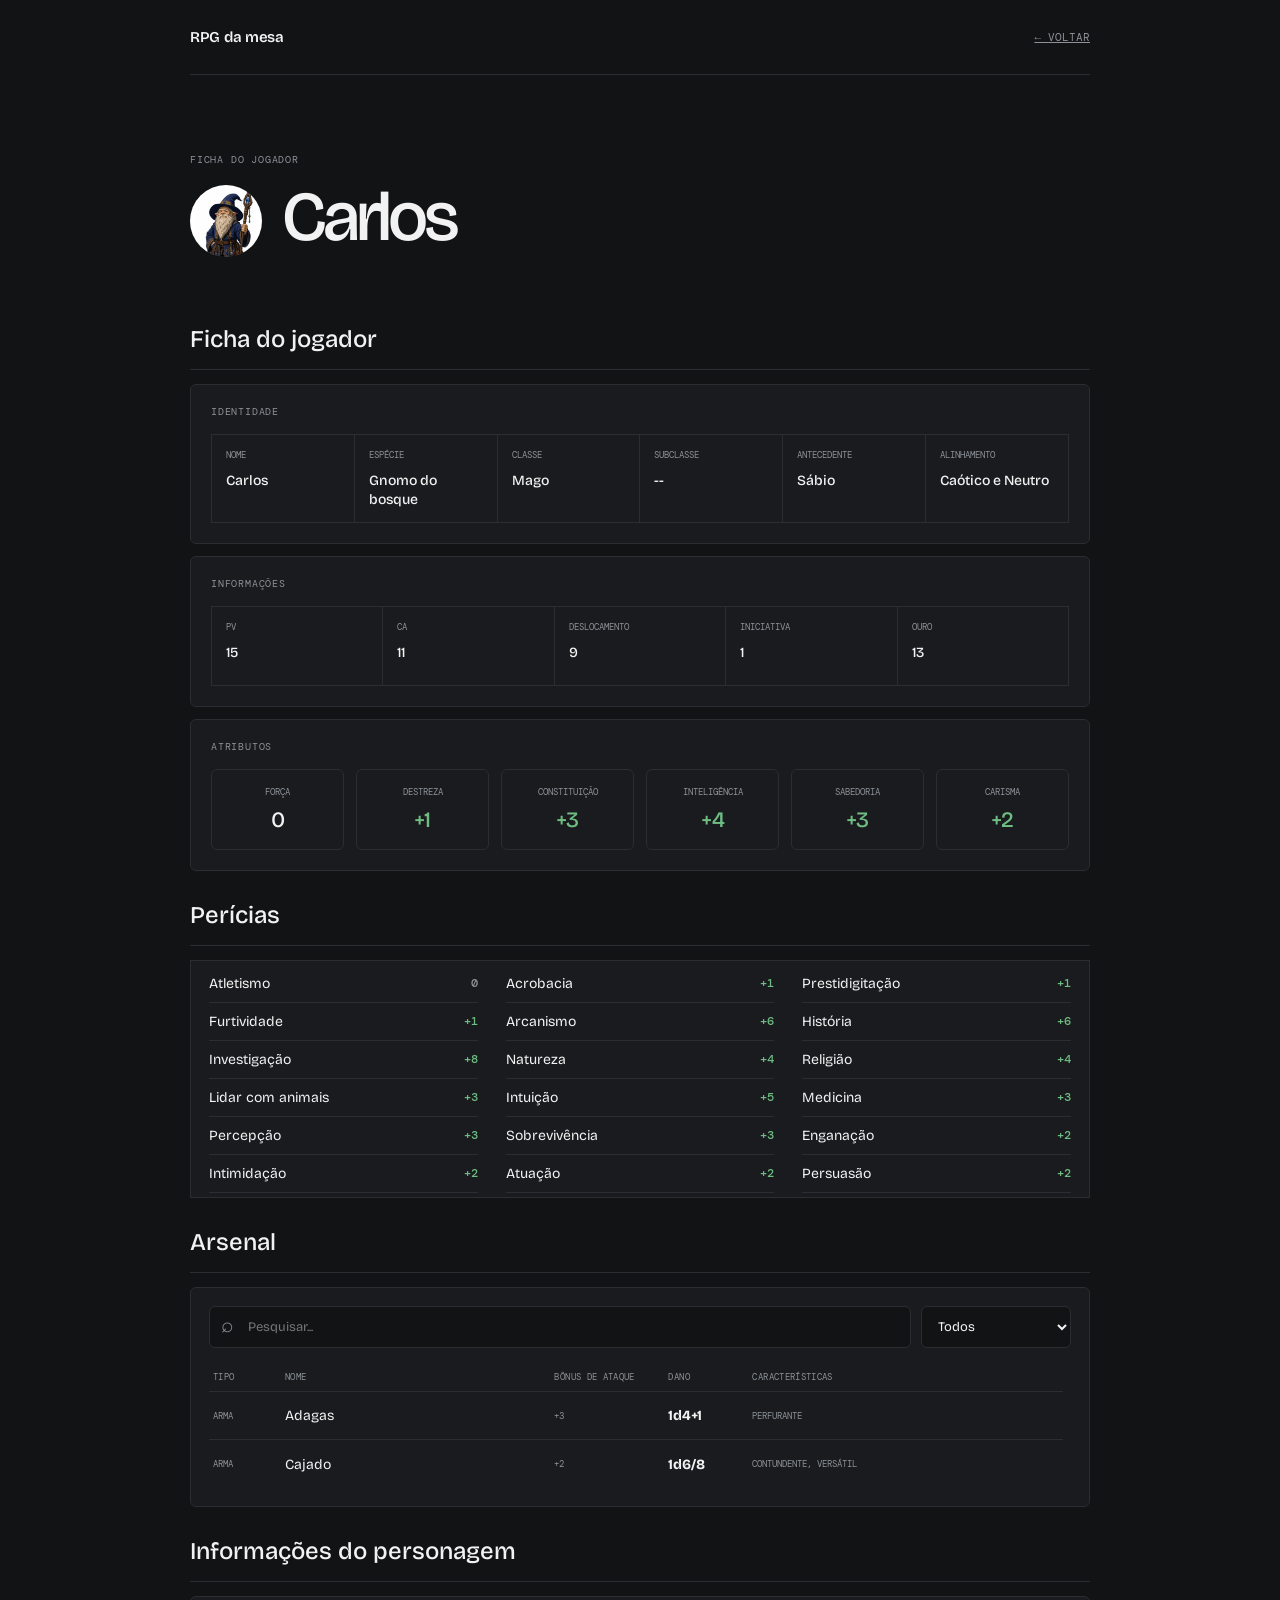
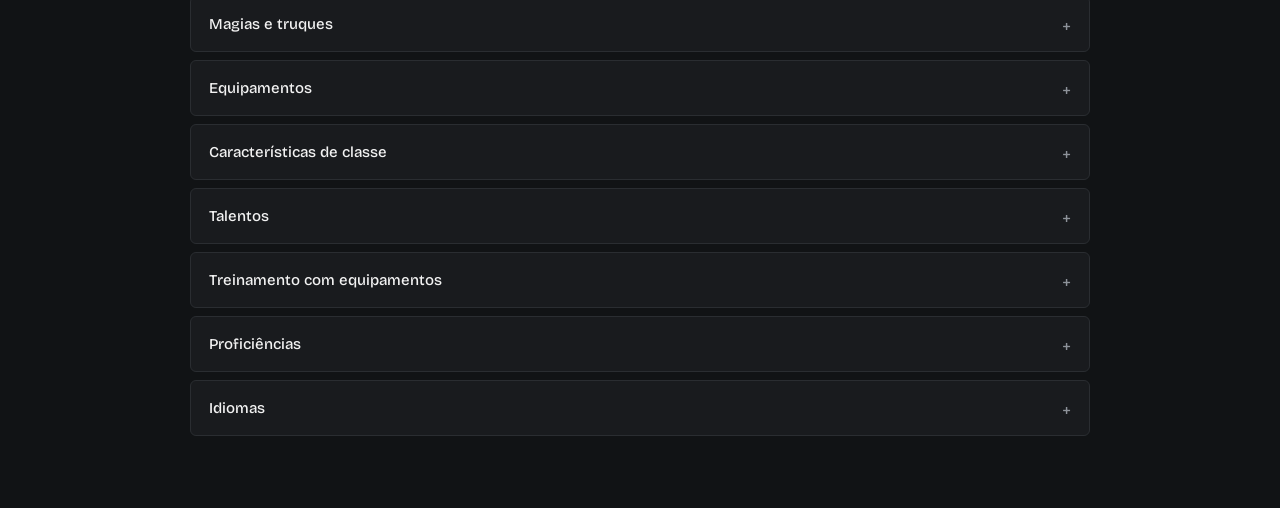
==== carlos.html @ 7911a78a "v1" ====
<!doctype html>
<html lang="pt-BR">
  <head>
    <meta charset="UTF-8" />
    <meta name="viewport" content="width=device-width, initial-scale=1.0" />
    <title>Ficha de Carlos | RPG da mesa</title>
    <link rel="stylesheet" href="styles.css" />
  </head>
  <body>
    <div class="page-shell character-page">
      <header class="topbar">
        <span class="brand">RPG da mesa</span>
        <a class="back-link" href="index.html">← Voltar</a>
      </header>
      <main>
        <section class="character-heading character-heading-compact">
          <span class="section-kicker">ficha do jogador</span>
          <div class="character-title">
            <span class="avatar avatar-large">
              <img src="img/Carlos.PNG" alt="Carlos" />
            </span>
            <div>
              <h1>Carlos</h1>
            </div>
          </div>
        </section>
        <section class="summary-section">
          <div class="section-title">
            <h2>Ficha do jogador</h2>
          </div>
          <div class="summary-cards">
            <div class="info-card">
              <h3>Identidade</h3>
              <div class="identity-grid">
                <div class="stat"><span>Nome</span><strong>Carlos</strong></div>
                <div class="stat">
                  <span>Espécie</span><strong>Gnomo do bosque</strong>
                </div>
                <div class="stat"><span>Classe</span><strong>Mago</strong></div>
                <div class="stat">
                  <span>Subclasse</span><strong>--</strong>
                </div>
                <div class="stat">
                  <span>Antecedente</span><strong>Sábio</strong>
                </div>
                <div class="stat">
                  <span>Alinhamento</span><strong>Caótico e Neutro</strong>
                </div>
              </div>
            </div>
            <div class="info-card">
              <h3>Informações</h3>
              <div class="stats-grid">
                <div class="stat"><span>PV</span><strong>15</strong></div>
                <div class="stat"><span>CA</span><strong>11</strong></div>
                <div class="stat">
                  <span>Deslocamento</span><strong>9</strong>
                </div>
                <div class="stat">
                  <span>Iniciativa</span><strong>1</strong>
                </div>
                <div class="stat"><span>Ouro</span><strong>13</strong></div>
              </div>
            </div>
            <div class="info-card attributes-card">
              <h3>Atributos</h3>
              <div class="attributes-grid">
                <div class="attribute">
                  <span>Força</span><strong>0</strong>
                </div>
                <div class="attribute">
                  <span>Destreza</span
                  ><strong class="skill-positive">+1</strong>
                </div>
                <div class="attribute">
                  <span>Constituição</span
                  ><strong class="skill-positive">+3</strong>
                </div>
                <div class="attribute">
                  <span>Inteligência</span
                  ><strong class="skill-positive">+4</strong>
                </div>
                <div class="attribute">
                  <span>Sabedoria</span
                  ><strong class="skill-positive">+3</strong>
                </div>
                <div class="attribute">
                  <span>Carisma</span><strong class="skill-positive">+2</strong>
                </div>
              </div>
            </div>
          </div>
        </section>
        <section class="skills-section">
          <div class="section-title"><h2>Perícias</h2></div>
          <div class="skills-box">
            <div class="skill-list skill-list-three">
              <div class="skill-item">
                <span>Atletismo</span><strong>0</strong>
              </div>
              <div class="skill-item">
                <span>Acrobacia</span><strong class="skill-positive">+1</strong>
              </div>
              <div class="skill-item">
                <span>Prestidigitação</span
                ><strong class="skill-positive">+1</strong>
              </div>
              <div class="skill-item">
                <span>Furtividade</span
                ><strong class="skill-positive">+1</strong>
              </div>
              <div class="skill-item">
                <span>Arcanismo</span><strong class="skill-positive">+6</strong>
              </div>
              <div class="skill-item">
                <span>História</span><strong class="skill-positive">+6</strong>
              </div>
              <div class="skill-item">
                <span>Investigação</span
                ><strong class="skill-positive">+8</strong>
              </div>
              <div class="skill-item">
                <span>Natureza</span><strong class="skill-positive">+4</strong>
              </div>
              <div class="skill-item">
                <span>Religião</span><strong class="skill-positive">+4</strong>
              </div>
              <div class="skill-item">
                <span>Lidar com animais</span
                ><strong class="skill-positive">+3</strong>
              </div>
              <div class="skill-item">
                <span>Intuição</span><strong class="skill-positive">+5</strong>
              </div>
              <div class="skill-item">
                <span>Medicina</span><strong class="skill-positive">+3</strong>
              </div>
              <div class="skill-item">
                <span>Percepção</span><strong class="skill-positive">+3</strong>
              </div>
              <div class="skill-item">
                <span>Sobrevivência</span
                ><strong class="skill-positive">+3</strong>
              </div>
              <div class="skill-item">
                <span>Enganação</span><strong class="skill-positive">+2</strong>
              </div>
              <div class="skill-item">
                <span>Intimidação</span
                ><strong class="skill-positive">+2</strong>
              </div>
              <div class="skill-item">
                <span>Atuação</span><strong class="skill-positive">+2</strong>
              </div>
              <div class="skill-item">
                <span>Persuasão</span><strong class="skill-positive">+2</strong>
              </div>
            </div>
          </div>
        </section>
        <section class="inventory-section">
          <div class="section-title"><h2>Arsenal</h2></div>
          <div class="inventory-card">
            <div class="inventory-tools">
              <label class="search-field"
                ><span class="search-icon" aria-hidden="true">⌕</span
                ><span class="sr-only">Pesquisar item</span
                ><input
                  id="item-search"
                  type="search"
                  placeholder="Pesquisar..."
                  autocomplete="off" /></label
              ><label class="filter-field"
                ><span class="sr-only">Filtrar por tipo</span
                ><select id="item-filter">
                  <option value="todos">Todos</option>
                  <option value="arma">Armas</option>
                  <option value="magia">Magias</option>
                  <option value="truque">Truques</option>
                </select></label
              >
            </div>
            <div class="item-list" id="item-list" aria-live="polite">
              <div class="item-header" aria-hidden="true">
                <span>Tipo</span><span>Nome</span><span>Bônus de ataque</span
                ><span>Dano</span><span>Características</span>
              </div>
              <div class="item-row" data-type="arma">
                <span class="item-type">Arma</span
                ><span class="item-name">Adagas</span
                ><span class="item-bonus">+3</span
                ><strong class="item-damage">1d4+1</strong
                ><span class="item-features">Perfurante</span>
              </div>
              <div class="item-row" data-type="arma">
                <span class="item-type">Arma</span
                ><span class="item-name">Cajado</span
                ><span class="item-bonus">+2</span
                ><strong class="item-damage">1d6/8</strong
                ><span class="item-features">Contundente, Versátil</span>
              </div>
            </div>
            <p class="empty-items" id="empty-items" hidden>
              Nenhum item encontrado.
            </p>
          </div>
        </section>
        <section class="topics-section">
          <div class="section-title">
            <h2>Informações do personagem</h2>
          </div>
          <div class="topics-grid">
            <details class="class-features-card">
              <summary>Magias e truques</summary>
              <div class="class-features-content">
                <p>Nenhuma magia ou truque.</p>
              </div>
            </details>
            <details class="class-features-card">
              <summary>Equipamentos</summary>
              <div class="class-features-content equipment-list">
                <ul>
                  <li>2 Cajados (foco arcano)</li>
                  <li>2 Adagas</li>
                  <li>Livro de Magias</li>
                  <li>Túnicas</li>
                  <li>Kit de Erudito</li>
                  <li>Caixa para Fogo</li>
                  <li>Caneta Tinteiro</li>
                  <li>Lâmpada</li>
                  <li>Livro</li>
                  <li>Mochila</li>
                  <li>10 potes de Óleo</li>
                  <li>10 folhas de Pergaminho</li>
                  <li>Tinta</li>
                  <li>Suprimentos de Calígrafo</li>
                  <li>Livro (história)</li>
                  <li>Pergaminho (8 folhas)</li>
                </ul>
              </div>
            </details>
            <details class="class-features-card">
              <summary>Características de classe</summary>
              <div class="class-features-content">
                <article class="feature-block">
                  <h3>Adepto de Ritual</h3>
                  <p>
                    Permite conjurar como Ritual qualquer magia que esteja em
                    seu livro de magias e possua esse marcador, sem a
                    necessidade de tê-la preparada, desde que você consulte o
                    livro durante a conjuração.
                  </p>
                </article>
                <article class="feature-block">
                  <h3>Recuperação Arcana</h3>
                  <p>
                    Permite recuperar espaços de magia gastos ao estudar seu
                    livro durante um Descanso Curto. A soma dos círculos
                    recuperados pode ser de até metade do seu nível de Mago,
                    arredondado para cima, limitada a espaços de no máximo 5º
                    círculo, recarregando após um Descanso Longo.
                  </p>
                </article>
                <article class="feature-block">
                  <h3>Conjuração</h3>
                  <p>
                    Concede a capacidade de conjurar magias de Mago utilizando
                    Inteligência como atributo. Você mantém um livro de magias
                    com suas magias conhecidas e define a lista de magias
                    preparadas após um Descanso Longo, podendo usar um Foco
                    Arcano ou o livro como foco de conjuração.
                  </p>
                </article>
              </div>
            </details>
            <details class="class-features-card">
              <summary>Talentos</summary>
              <div class="class-features-content"><p>Nada relevante.</p></div>
            </details>
            <details class="class-features-card">
              <summary>Treinamento com equipamentos</summary>
              <div class="class-features-content equipment-training">
                <div class="training-group">
                  <h3>Armaduras</h3>
                  <ul>
                    <li class="skill-negative">Leve</li>
                    <li class="skill-negative">Média</li>
                    <li class="skill-negative">Pesada</li>
                  </ul>
                </div>
                <div class="training-group">
                  <h3>Armas</h3>
                  <ul>
                    <li class="skill-positive">Simples</li>
                    <li class="skill-negative">Marcial</li>
                    <li class="skill-negative">Armas de fogo</li>
                  </ul>
                </div>
              </div>
            </details>
            <details class="class-features-card">
              <summary>Proficiências</summary>
              <div class="class-features-content">
                <p>Nenhuma proficiência.</p>
              </div>
            </details>
            <details class="class-features-card">
              <summary>Idiomas</summary>
              <div class="class-features-content equipment-list language-list">
                <ul>
                  <li>Comum</li>
                  <li>Gnômico</li>
                </ul>
              </div>
            </details>
          </div>
        </section>
      </main>
    </div>
    <script>
      const searchInput = document.querySelector("#item-search");
      const filterSelect = document.querySelector("#item-filter");
      const itemRows = [...document.querySelectorAll(".item-row")];
      const emptyItems = document.querySelector("#empty-items");
      function filterItems() {
        const search = searchInput.value.trim().toLowerCase();
        const type = filterSelect.value;
        let visibleItems = 0;
        itemRows.forEach((item) => {
          const isVisible =
            item.textContent.toLowerCase().includes(search) &&
            (type === "todos" || item.dataset.type === type);
          item.hidden = !isVisible;
          if (isVisible) visibleItems += 1;
        });
        emptyItems.hidden = visibleItems > 0;
      }
      searchInput.addEventListener("input", filterItems);
      filterSelect.addEventListener("change", filterItems);
    </script>
  </body>
</html>
---- styles.css ----
@import url('https://fonts.googleapis.com/css2?family=Bricolage+Grotesque:opsz,wght@12..96,400;12..96,500;12..96,600;12..96,700&family=DM+Mono:wght@400;500&display=swap');

:root {
	--color-background: #111315;
	--color-surface: #191b1e;
	--color-surface-hover: #202328;
	--color-surface-selected: #292d33;
	--color-border: #2a2d31;
	--color-border-hover: #555b63;
	--color-border-selected: #aeb4bc;
	--color-text: #f2f2f2;
	--color-muted: #8d9299;
	--color-avatar: #2b2f35;
	--color-avatar-selected: #e4e5e6;
	--color-positive: #6fbd83;
	--color-negative: #e27676;
	--font-display: 'Bricolage Grotesque', sans-serif;
	--font-mono: 'DM Mono', monospace;
	--content-width: 900px;
	--card-height: 118px;
	--card-radius: 6px;
	--card-gap: 12px;
}

* { box-sizing: border-box; }
html { scroll-behavior: smooth; }
body { margin: 0; color: var(--color-text); background: var(--color-background); font-family: var(--font-display); }
.page-shell { width: min(var(--content-width), calc(100% - 48px)); margin: 0 auto; }
.topbar { display: flex; align-items: center; justify-content: space-between; padding: 28px 0; border-bottom: 1px solid var(--color-border); }
.brand { color: var(--color-text); font-size: 15px; font-weight: 600; letter-spacing: -.02em; }
.player-count, .section-kicker { color: var(--color-muted); font-family: var(--font-mono); font-size: 10px; letter-spacing: .08em; text-transform: uppercase; }
.intro { padding: 100px 0 52px; }
.section-kicker { display: block; margin-bottom: 9px; }
h1 { margin: 14px 0 10px; font-size: clamp(42px, 7vw, 70px); font-weight: 500; letter-spacing: -.06em; }
.intro-copy { margin: 0; color: var(--color-muted); font-size: 15px; }
.player-grid { display: grid; grid-template-columns: repeat(3, 1fr); gap: var(--card-gap); padding-bottom: 60px; }
.player-card { position: relative; display: flex; align-items: center; gap: 16px; min-height: var(--card-height); padding: 20px; color: var(--color-text); background: var(--color-surface); border: 1px solid var(--color-border); border-radius: var(--card-radius); cursor: pointer; transition: border-color .2s ease, background .2s ease, transform .2s ease; }
.player-card:hover { background: var(--color-surface-hover); border-color: var(--color-border-hover); transform: translateY(-2px); }
.avatar { display: grid; flex: 0 0 auto; place-items: center; width: 48px; height: 48px; color: var(--color-text); background: var(--color-avatar); border-radius: 50%; font-size: 21px; font-weight: 500; }
.avatar img { width: 100%; height: 100%; display: block; border-radius: inherit; object-fit: cover; }
.player-name { font-size: 20px; font-weight: 500; }
.arrow { margin-left: auto; color: var(--color-muted); font-size: 20px; transition: color .2s ease, transform .2s ease; }
.player-card:hover .arrow { color: var(--color-text); transform: translateX(4px); }
.character-page main { padding-bottom: 72px; }
.back-link { color: var(--color-muted); font-family: var(--font-mono); font-size: 11px; text-transform: uppercase; transition: color .2s ease; }
.back-link:hover { color: var(--color-text); }
.character-heading { padding: 78px 0 64px; }
.character-heading-compact { padding-bottom: 28px; }
.character-title { display: flex; align-items: center; gap: 20px; }
.character-title h1 { margin: 0 0 8px; }
.character-title p { margin: 0; color: var(--color-muted); font-size: 14px; }
.avatar-large { width: 72px; height: 72px; font-size: 30px; }
.summary-section, .attributes-section, .skills-section, .topics-section { padding: 30px 0 0; }
.summary-cards { display: grid; gap: var(--card-gap); margin-top: 14px; }
.info-card { padding: 20px; background: var(--color-surface); border: 1px solid var(--color-border); border-radius: var(--card-radius); }
.info-card h3 { margin: 0 0 16px; color: var(--color-muted); font-family: var(--font-mono); font-size: 10px; font-weight: 400; letter-spacing: .08em; text-transform: uppercase; }
.identity-grid { display: grid; grid-template-columns: repeat(6, 1fr); gap: 1px; background: var(--color-border); border: 1px solid var(--color-border); }
.attributes-card .attributes-grid { margin-top: 0; }
.summary-section + .attributes-section { margin-top: -30px; padding: 20px; background: var(--color-surface); border: 1px solid var(--color-border); border-top: 0; border-radius: 0 0 var(--card-radius) var(--card-radius); }
.summary-section + .attributes-section .section-title { border-bottom-color: var(--color-border); }
.section-title { display: flex; align-items: baseline; justify-content: space-between; gap: 20px; padding-bottom: 16px; border-bottom: 1px solid var(--color-border); }
.section-title .section-kicker { margin: 0; }
.section-title h2 { margin: 0; font-size: 24px; font-weight: 500; }
.stats-grid { display: grid; grid-template-columns: repeat(5, 1fr); gap: 1px; margin-top: 14px; background: var(--color-border); border: 1px solid var(--color-border); }
.stat { min-height: 78px; padding: 14px; background: var(--color-surface); }
.stat span, .attribute span { display: block; margin-bottom: 9px; color: var(--color-muted); font-family: var(--font-mono); font-size: 9px; text-transform: uppercase; }
.stat strong { font-size: 14px; font-weight: 500; }
.attributes-grid { display: grid; grid-template-columns: repeat(6, 1fr); gap: var(--card-gap); margin-top: 14px; }
.attribute { padding: 16px 10px; text-align: center; background: var(--color-surface); border: 1px solid var(--color-border); border-radius: var(--card-radius); }
.attribute strong { font-size: 22px; font-weight: 500; }
.skills-box { margin-top: 14px; padding: 4px 18px; background: var(--color-surface); border: 1px solid var(--color-border); }
.skills-box p { margin: 14px 0; color: var(--color-muted); font-size: 14px; }
.skills-box strong { color: var(--color-text); font-weight: 500; }
.skills-help { padding-bottom: 14px; border-bottom: 1px solid var(--color-border); }
.skill-list { display: grid; grid-template-columns: repeat(2, 1fr); column-gap: 32px; }
.skill-list-three { grid-template-columns: repeat(3, 1fr); column-gap: 28px; }
.skill-item { display: flex; justify-content: space-between; padding: 10px 0; border-bottom: 1px solid var(--color-border); color: var(--color-text); font-size: 14px; }
.skill-item strong { color: var(--color-muted); font-family: var(--font-mono); font-size: 12px; }
.skill-positive { color: var(--color-positive) !important; }
.skill-negative { color: var(--color-negative) !important; }
.inventory-section { padding: 30px 0 0; }
.inventory-card { margin-top: 14px; padding: 18px; background: var(--color-surface); border: 1px solid var(--color-border); border-radius: var(--card-radius); }
.inventory-tools { display: flex; gap: 10px; margin-bottom: 14px; }
.search-field { position: relative; flex: 1; }
.search-icon { position: absolute; top: 50%; left: 12px; color: var(--color-muted); font-size: 21px; line-height: 1; transform: translateY(-55%); }
.search-field input, .filter-field select { width: 100%; height: 42px; padding: 0 12px; color: var(--color-text); background: var(--color-background); border: 1px solid var(--color-border); border-radius: var(--card-radius); font: 13px var(--font-display); }
.search-field input { padding-left: 38px; }
.search-field input:focus, .filter-field select:focus { outline: 2px solid var(--color-border-selected); outline-offset: 2px; }
.filter-field { width: 150px; }
.item-list { max-height: 306px; overflow-y: auto; padding-right: 8px; scrollbar-color: var(--color-border-hover) var(--color-background); }
.item-header, .item-row { display: grid; grid-template-columns: 58px minmax(130px, 1fr) 100px 70px minmax(150px, 1.2fr); align-items: center; gap: 14px; min-height: 48px; padding: 8px 4px; border-bottom: 1px solid var(--color-border); }
.item-row[hidden] { display: none; }
.item-header { min-height: 30px; color: var(--color-muted); font-family: var(--font-mono); font-size: 9px; letter-spacing: .04em; text-transform: uppercase; }
.item-row:last-child { border-bottom: 0; }
.item-type, .item-bonus, .item-features { color: var(--color-muted); font-family: var(--font-mono); font-size: 9px; text-transform: uppercase; }
.item-name { font-size: 14px; }
.item-damage { color: var(--color-text); font-size: 14px; font-weight: 700; }
.empty-items { margin: 16px 0 4px; color: var(--color-muted); font-size: 13px; text-align: center; }
.sr-only { position: absolute; width: 1px; height: 1px; padding: 0; overflow: hidden; clip: rect(0, 0, 0, 0); white-space: nowrap; border: 0; }
.topics-grid { display: grid; grid-template-columns: repeat(2, 1fr); gap: 8px; margin-top: 14px; }
details { background: var(--color-surface); border: 1px solid var(--color-border); border-radius: var(--card-radius); }
summary { padding: 18px; cursor: pointer; font-size: 15px; font-weight: 500; list-style: none; }
summary::after { float: right; color: var(--color-muted); content: '+'; font-size: 18px; font-weight: 400; }
details[open] summary::after { content: '−'; }
details p { margin: 0; padding: 0 18px 18px; color: var(--color-muted); font-size: 14px; line-height: 1.5; }
.class-features-card { grid-column: 1 / -1; }
.class-features-content { padding: 0 18px 18px; }
.feature-block { padding: 16px 0; border-top: 1px solid var(--color-border); }
.feature-block:first-child { padding-top: 4px; border-top: 0; }
.feature-block h3 { margin: 0 0 8px; color: var(--color-text); font-size: 16px; font-weight: 500; }
.feature-block h3 span { color: var(--color-muted); font-family: var(--font-mono); font-size: 10px; font-weight: 400; }
.feature-block p { padding: 0; }
.feature-block .feature-note { margin: -3px 0 12px; color: var(--color-muted); font-family: var(--font-mono); font-size: 11px; }
.feature-block ul { margin: 10px 0 0; padding-left: 20px; color: var(--color-muted); font-size: 14px; line-height: 1.55; }
.feature-block li { padding-left: 5px; }
.equipment-list ul { display: grid; grid-template-columns: repeat(2, 1fr); gap: 0 24px; margin: 0; padding: 0; color: var(--color-muted); font-size: 13px; line-height: 1.35; list-style: none; }
.equipment-list li { padding: 6px 0; border-bottom: 1px solid var(--color-border); }
.language-list ul { grid-template-columns: repeat(3, 1fr); }
.equipment-training { display: grid; grid-template-columns: repeat(2, 1fr); gap: 24px; }
.training-group h3 { margin: 0 0 10px; color: var(--color-muted); font-family: var(--font-mono); font-size: 10px; font-weight: 400; letter-spacing: .08em; text-transform: uppercase; }
.training-group ul { margin: 0; padding: 0; list-style: none; }
.training-group li { padding: 8px 0; border-bottom: 1px solid var(--color-border); font-size: 14px; }
.training-group li:last-child { border-bottom: 0; }
@media (max-width: 650px) {
	.page-shell { width: min(500px, calc(100% - 36px)); }
	body { overflow-x: hidden; }
	.topbar { padding: 22px 0; }
	.intro { padding: 68px 0 42px; }
	.player-grid { grid-template-columns: 1fr; }
	.identity-grid { grid-template-columns: repeat(2, minmax(0, 1fr)); }
	.skill-list { grid-template-columns: 1fr; }
	.skill-list-three { grid-template-columns: repeat(2, 1fr); }
	.inventory-tools { flex-direction: column; }
	.filter-field { width: 100%; }
	.item-list { overflow-x: auto; }
	.item-header, .item-row { min-width: 570px; }
	.character-heading { padding: 58px 0 40px; }
	.character-heading-compact { padding-bottom: 22px; }
	.character-title { align-items: flex-start; }
	.character-title h1 { font-size: 45px; }
	.stats-grid { grid-template-columns: repeat(2, minmax(0, 1fr)); }
	.info-card:nth-child(2) .stats-grid .stat:last-child { grid-column: 1 / -1; }
	.info-card:nth-child(2) .stats-grid .stat:last-child { text-align: center; }
	.stat { min-height: 68px; padding: 11px; }
	.stat strong { font-size: 13px; }
	.attributes-grid { grid-template-columns: repeat(3, minmax(0, 1fr)); gap: 8px; }
	.attribute { padding: 12px 6px; }
	.attribute strong { font-size: 19px; }
	.topics-grid { grid-template-columns: 1fr; }
	.equipment-list ul { grid-template-columns: 1fr; }
	.language-list ul { grid-template-columns: 1fr; }
	.equipment-training { grid-template-columns: 1fr; gap: 18px; }
	.section-title { display: block; }
	.section-title .section-kicker { margin-bottom: 8px; }
}
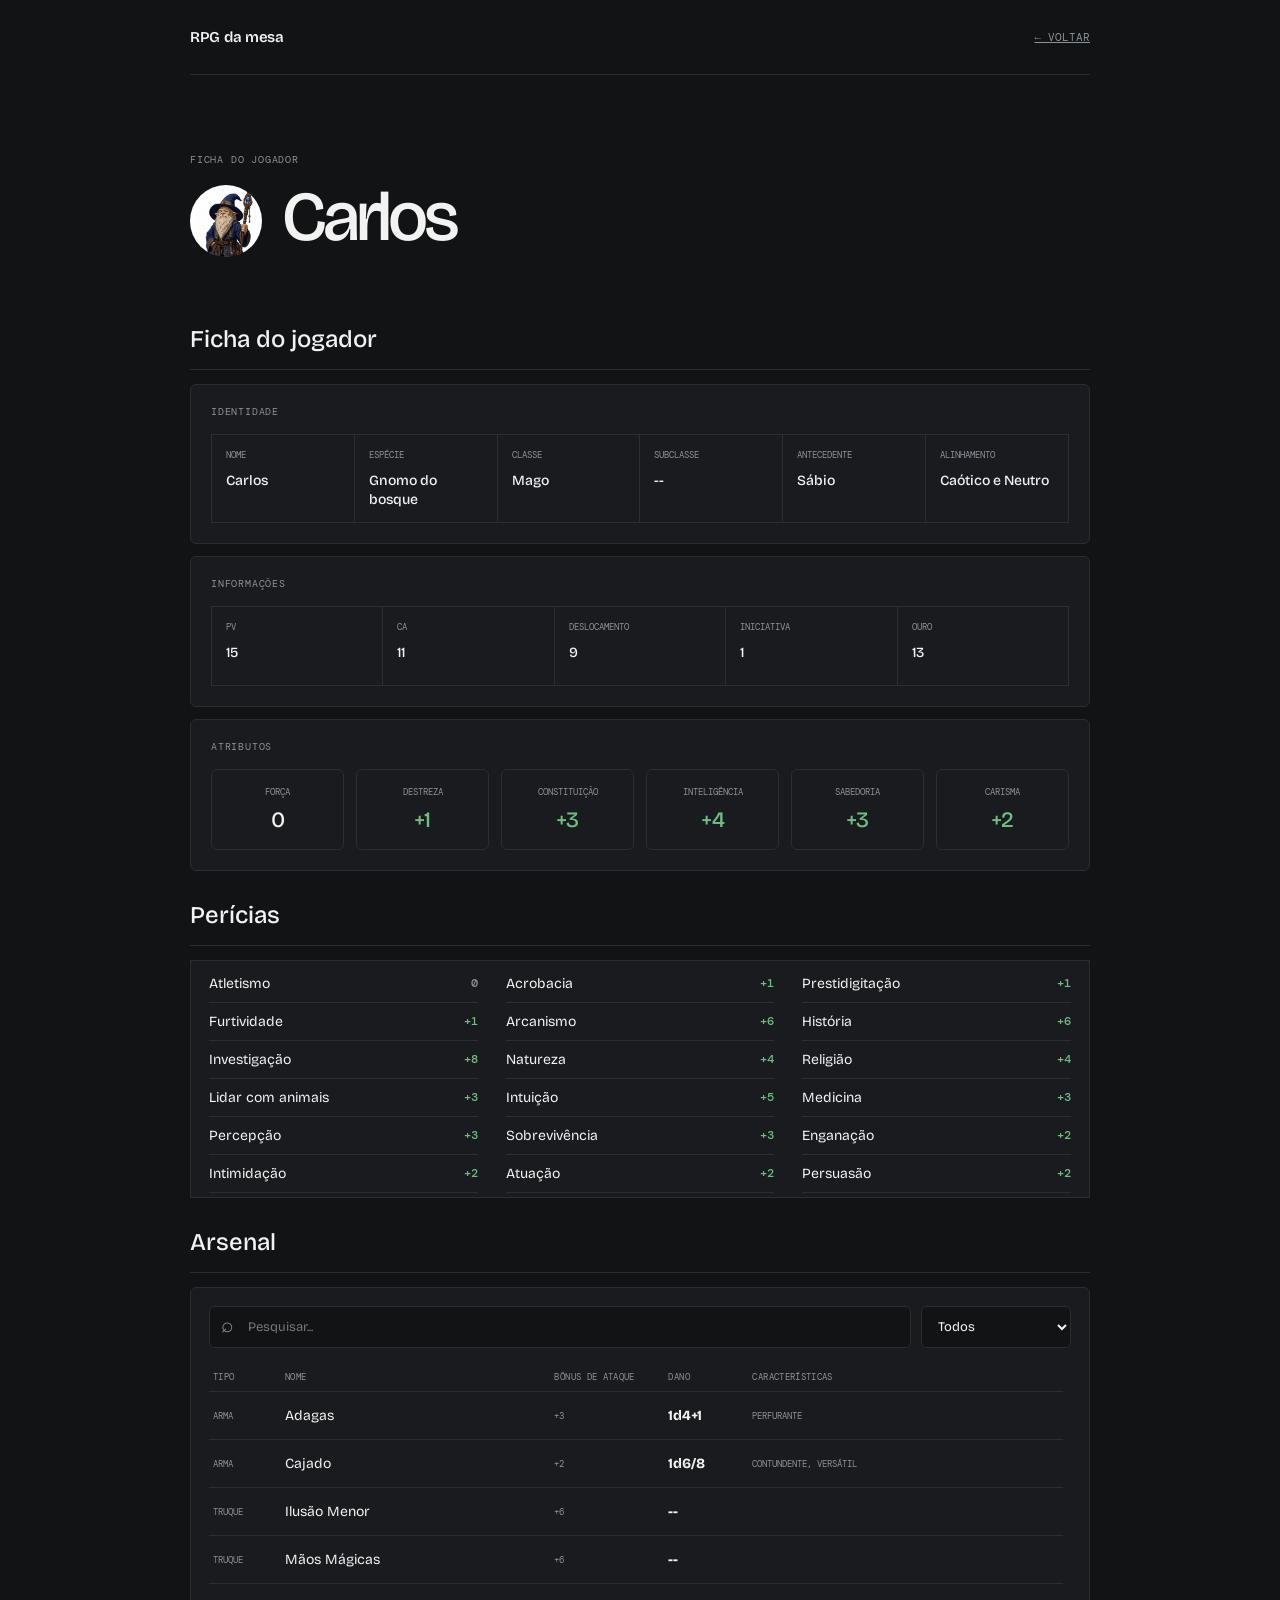
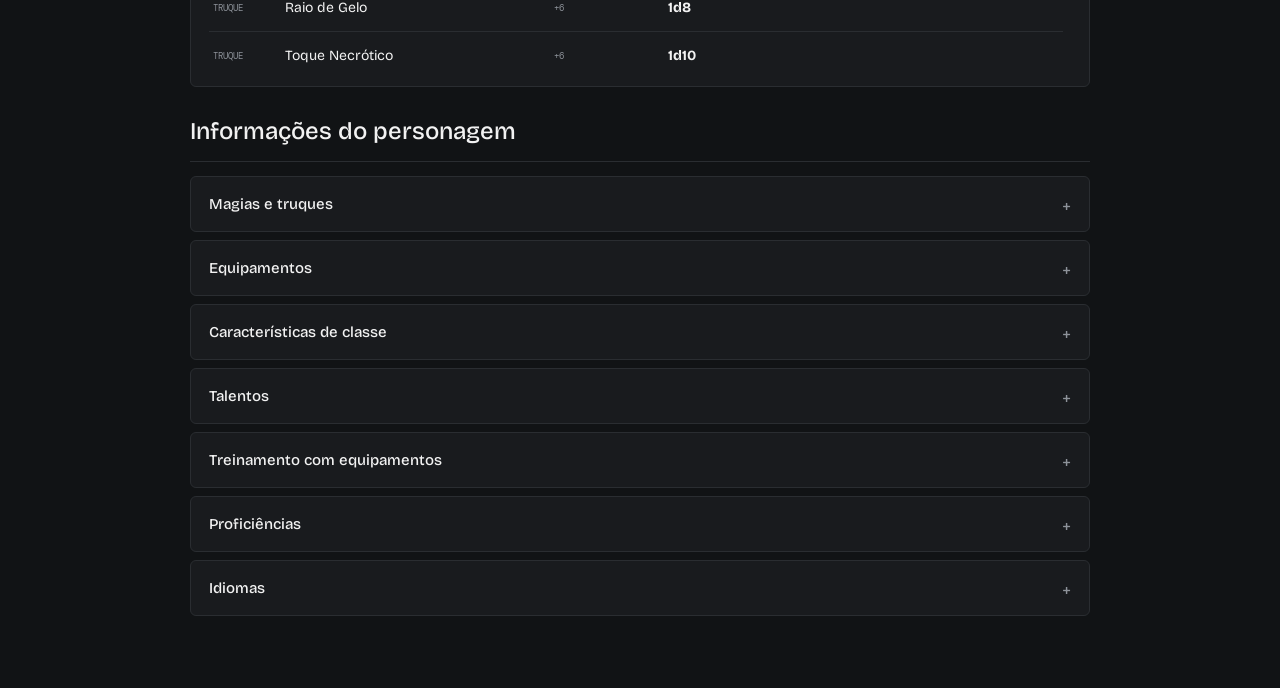
==== commit 3428fdd7: "V2.1 arsenal carlos" ====
--- a/carlos.html
+++ b/carlos.html
@@ -33,19 +33,11 @@
               <h3>Identidade</h3>
               <div class="identity-grid">
                 <div class="stat"><span>Nome</span><strong>Carlos</strong></div>
-                <div class="stat">
-                  <span>Espécie</span><strong>Gnomo do bosque</strong>
-                </div>
+                <div class="stat"><span>Espécie</span><strong>Gnomo do bosque</strong></div>
                 <div class="stat"><span>Classe</span><strong>Mago</strong></div>
-                <div class="stat">
-                  <span>Subclasse</span><strong>--</strong>
-                </div>
-                <div class="stat">
-                  <span>Antecedente</span><strong>Sábio</strong>
-                </div>
-                <div class="stat">
-                  <span>Alinhamento</span><strong>Caótico e Neutro</strong>
-                </div>
+                <div class="stat"><span>Subclasse</span><strong>--</strong></div>
+                <div class="stat"><span>Antecedente</span><strong>Sábio</strong></div>
+                <div class="stat"><span>Alinhamento</span><strong>Caótico e Neutro</strong></div>
               </div>
             </div>
             <div class="info-card">
@@ -53,123 +45,63 @@
               <div class="stats-grid">
                 <div class="stat"><span>PV</span><strong>15</strong></div>
                 <div class="stat"><span>CA</span><strong>11</strong></div>
-                <div class="stat">
-                  <span>Deslocamento</span><strong>9</strong>
-                </div>
-                <div class="stat">
-                  <span>Iniciativa</span><strong>1</strong>
-                </div>
+                <div class="stat"><span>Deslocamento</span><strong>9</strong></div>
+                <div class="stat"><span>Iniciativa</span><strong>1</strong></div>
                 <div class="stat"><span>Ouro</span><strong>13</strong></div>
               </div>
             </div>
             <div class="info-card attributes-card">
+
+              <!--Atributos-->
+
               <h3>Atributos</h3>
               <div class="attributes-grid">
-                <div class="attribute">
-                  <span>Força</span><strong>0</strong>
-                </div>
-                <div class="attribute">
-                  <span>Destreza</span
-                  ><strong class="skill-positive">+1</strong>
-                </div>
-                <div class="attribute">
-                  <span>Constituição</span
-                  ><strong class="skill-positive">+3</strong>
-                </div>
-                <div class="attribute">
-                  <span>Inteligência</span
-                  ><strong class="skill-positive">+4</strong>
-                </div>
-                <div class="attribute">
-                  <span>Sabedoria</span
-                  ><strong class="skill-positive">+3</strong>
-                </div>
-                <div class="attribute">
-                  <span>Carisma</span><strong class="skill-positive">+2</strong>
-                </div>
+                <div class="attribute"><span>Força</span><strong>0</strong></div>
+                <div class="attribute"><span>Destreza</span><strong class="skill-positive">+1</strong></div>
+                <div class="attribute"><span>Constituição</span><strong class="skill-positive">+3</strong></div>
+                <div class="attribute"><span>Inteligência</span><strong class="skill-positive">+4</strong></div>
+                <div class="attribute"><span>Sabedoria</span><strong class="skill-positive">+3</strong></div>
+                <div class="attribute"><span>Carisma</span><strong class="skill-positive">+2</strong></div>
               </div>
             </div>
           </div>
         </section>
+
+        <!--Perícias-->
+
         <section class="skills-section">
           <div class="section-title"><h2>Perícias</h2></div>
           <div class="skills-box">
             <div class="skill-list skill-list-three">
-              <div class="skill-item">
-                <span>Atletismo</span><strong>0</strong>
-              </div>
-              <div class="skill-item">
-                <span>Acrobacia</span><strong class="skill-positive">+1</strong>
-              </div>
-              <div class="skill-item">
-                <span>Prestidigitação</span
-                ><strong class="skill-positive">+1</strong>
-              </div>
-              <div class="skill-item">
-                <span>Furtividade</span
-                ><strong class="skill-positive">+1</strong>
-              </div>
-              <div class="skill-item">
-                <span>Arcanismo</span><strong class="skill-positive">+6</strong>
-              </div>
-              <div class="skill-item">
-                <span>História</span><strong class="skill-positive">+6</strong>
-              </div>
-              <div class="skill-item">
-                <span>Investigação</span
-                ><strong class="skill-positive">+8</strong>
-              </div>
-              <div class="skill-item">
-                <span>Natureza</span><strong class="skill-positive">+4</strong>
-              </div>
-              <div class="skill-item">
-                <span>Religião</span><strong class="skill-positive">+4</strong>
-              </div>
-              <div class="skill-item">
-                <span>Lidar com animais</span
-                ><strong class="skill-positive">+3</strong>
-              </div>
-              <div class="skill-item">
-                <span>Intuição</span><strong class="skill-positive">+5</strong>
-              </div>
-              <div class="skill-item">
-                <span>Medicina</span><strong class="skill-positive">+3</strong>
-              </div>
-              <div class="skill-item">
-                <span>Percepção</span><strong class="skill-positive">+3</strong>
-              </div>
-              <div class="skill-item">
-                <span>Sobrevivência</span
-                ><strong class="skill-positive">+3</strong>
-              </div>
-              <div class="skill-item">
-                <span>Enganação</span><strong class="skill-positive">+2</strong>
-              </div>
-              <div class="skill-item">
-                <span>Intimidação</span
-                ><strong class="skill-positive">+2</strong>
-              </div>
-              <div class="skill-item">
-                <span>Atuação</span><strong class="skill-positive">+2</strong>
-              </div>
-              <div class="skill-item">
-                <span>Persuasão</span><strong class="skill-positive">+2</strong>
-              </div>
+              <div class="skill-item"><span>Atletismo</span><strong>0</strong></div>
+              <div class="skill-item"><span>Acrobacia</span><strong class="skill-positive">+1</strong></div>
+              <div class="skill-item"><span>Prestidigitação</span><strong class="skill-positive">+1</strong></div>
+              <div class="skill-item"><span>Furtividade</span><strong class="skill-positive">+1</strong></div>
+              <div class="skill-item"><span>Arcanismo</span><strong class="skill-positive">+6</strong></div>
+              <div class="skill-item"><span>História</span><strong class="skill-positive">+6</strong></div>
+              <div class="skill-item"><span>Investigação</span><strong class="skill-positive">+8</strong></div>
+              <div class="skill-item"><span>Natureza</span><strong class="skill-positive">+4</strong></div>
+              <div class="skill-item"><span>Religião</span><strong class="skill-positive">+4</strong></div>
+              <div class="skill-item"><span>Lidar com animais</span><strong class="skill-positive">+3</strong></div>
+              <div class="skill-item"><span>Intuição</span><strong class="skill-positive">+5</strong></div>
+              <div class="skill-item"><span>Medicina</span><strong class="skill-positive">+3</strong></div>
+              <div class="skill-item"><span>Percepção</span><strong class="skill-positive">+3</strong></div>
+              <div class="skill-item"><span>Sobrevivência</span><strong class="skill-positive">+3</strong></div>
+              <div class="skill-item"><span>Enganação</span><strong class="skill-positive">+2</strong></div>
+              <div class="skill-item"><span>Intimidação</span><strong class="skill-positive">+2</strong></div>
+              <div class="skill-item"><span>Atuação</span><strong class="skill-positive">+2</strong></div>
+              <div class="skill-item"><span>Persuasão</span><strong class="skill-positive">+2</strong></div>
             </div>
           </div>
         </section>
+
+        <!--Arsenal-->
+
         <section class="inventory-section">
           <div class="section-title"><h2>Arsenal</h2></div>
           <div class="inventory-card">
             <div class="inventory-tools">
-              <label class="search-field"
-                ><span class="search-icon" aria-hidden="true">⌕</span
-                ><span class="sr-only">Pesquisar item</span
-                ><input
-                  id="item-search"
-                  type="search"
-                  placeholder="Pesquisar..."
-                  autocomplete="off" /></label
+              <label class="search-field"><span class="search-icon" aria-hidden="true">⌕</span><span class="sr-only">Pesquisar item</span><input id="item-search" type="search" placeholder="Pesquisar..." autocomplete="off" /></label
               ><label class="filter-field"
                 ><span class="sr-only">Filtrar por tipo</span
                 ><select id="item-filter">
@@ -181,42 +113,347 @@
               >
             </div>
             <div class="item-list" id="item-list" aria-live="polite">
-              <div class="item-header" aria-hidden="true">
-                <span>Tipo</span><span>Nome</span><span>Bônus de ataque</span
-                ><span>Dano</span><span>Características</span>
-              </div>
-              <div class="item-row" data-type="arma">
-                <span class="item-type">Arma</span
-                ><span class="item-name">Adagas</span
-                ><span class="item-bonus">+3</span
-                ><strong class="item-damage">1d4+1</strong
-                ><span class="item-features">Perfurante</span>
-              </div>
-              <div class="item-row" data-type="arma">
-                <span class="item-type">Arma</span
-                ><span class="item-name">Cajado</span
-                ><span class="item-bonus">+2</span
-                ><strong class="item-damage">1d6/8</strong
-                ><span class="item-features">Contundente, Versátil</span>
-              </div>
-            </div>
-            <p class="empty-items" id="empty-items" hidden>
-              Nenhum item encontrado.
-            </p>
+              <div class="item-header" aria-hidden="true"><span>Tipo</span><span>Nome</span><span>Bônus de ataque</span><span>Dano</span><span>Características</span></div>
+              <div class="item-row" data-type="arma"><span class="item-type">Arma</span><span class="item-name">Adagas</span><span class="item-bonus">+3</span><strong class="item-damage">1d4+1</strong><span class="item-features">Perfurante</span></div>
+              <div class="item-row" data-type="arma"><span class="item-type">Arma</span><span class="item-name">Cajado</span><span class="item-bonus">+2</span><strong class="item-damage">1d6/8</strong><span class="item-features">Contundente, Versátil</span></div>
+              <div class="item-row" data-type="truque">
+                <span class="item-type">Truque</span>
+                <span class="item-name">Ilusão Menor</span>
+                <span class="item-bonus">+6</span>
+                <strong class="item-damage">--</strong>
+                <span class="item-features"></span>
+              </div>
+              <div class="item-row" data-type="truque">
+                <span class="item-type">Truque</span>
+                <span class="item-name">Mãos Mágicas</span>
+                <span class="item-bonus">+6</span>
+                <strong class="item-damage">--</strong>
+                <span class="item-features"></span>
+              </div>
+              <div class="item-row" data-type="truque">
+                <span class="item-type">Truque</span>
+                <span class="item-name">Raio de Gelo</span>
+                <span class="item-bonus">+6</span>
+                <strong class="item-damage">1d8</strong>
+                <span class="item-features"></span>
+              </div>
+              <div class="item-row" data-type="truque">
+                <span class="item-type">Truque</span>
+                <span class="item-name">Toque Necrótico</span>
+                <span class="item-bonus">+6</span>
+                <strong class="item-damage">1d10</strong>
+                <span class="item-features"></span>
+              </div>
+              <div class="item-row" data-type="truque">
+                <span class="item-type">Truque</span>
+                <span class="item-name">Golpe Certeiro</span>
+                <span class="item-bonus">+6</span>
+                <strong class="item-damage">--</strong>
+                <span class="item-features"></span>
+              </div>
+              <div class="item-row" data-type="truque">
+                <span class="item-type">Truque</span>
+                <span class="item-name">Badalar Fúnebre</span>
+                <span class="item-bonus">+6</span>
+                <strong class="item-damage">1d8 / 1d12</strong>
+                <span class="item-features"></span>
+              </div>
+              <div class="item-row" data-type="magia">
+                <span class="item-type">Magia</span>
+                <span class="item-name">Raio Nauseante</span>
+                <span class="item-bonus">+6</span>
+                <strong class="item-damage">2d8</strong>
+                <span class="item-features"></span>
+              </div>
+              <div class="item-row" data-type="magia">
+                <span class="item-type">Magia</span>
+                <span class="item-name">Disfarçar-se</span>
+                <span class="item-bonus">+6</span>
+                <strong class="item-damage">--</strong>
+                <span class="item-features"></span>
+              </div>
+              <div class="item-row" data-type="magia">
+                <span class="item-type">Magia</span>
+                <span class="item-name">Faca de Gelo</span>
+                <span class="item-bonus">+6</span>
+                <strong class="item-damage">1d10 + 2d6</strong>
+                <span class="item-features">Teste de Destreza</span>
+              </div>
+              <div class="item-row" data-type="magia">
+                <span class="item-type">Magia</span>
+                <span class="item-name">Servo Invisível</span>
+                <span class="item-bonus">+6</span>
+                <strong class="item-damage">--</strong>
+                <span class="item-features"></span>
+              </div>
+              <div class="item-row" data-type="magia">
+                <span class="item-type">Magia</span>
+                <span class="item-name">Compreender Idiomas</span>
+                <span class="item-bonus">+6</span>
+                <strong class="item-damage">--</strong>
+                <span class="item-features"></span>
+              </div>
+              <div class="item-row" data-type="magia">
+                <span class="item-type">Magia</span>
+                <span class="item-name">Onda Trovejante</span>
+                <span class="item-bonus">+6</span>
+                <strong class="item-damage">2d8</strong>
+                <span class="item-features"></span>
+              </div>
+              <div class="item-row" data-type="magia">
+                <span class="item-type">Magia</span>
+                <span class="item-name">Mãos Flamejantes</span>
+                <span class="item-bonus">+6</span>
+                <strong class="item-damage">3d6</strong>
+                <span class="item-features"></span>
+              </div>
+              <div class="item-row" data-type="magia">
+                <span class="item-type">Magia</span>
+                <span class="item-name">Falar com Animais</span>
+                <span class="item-bonus">+6</span>
+                <strong class="item-damage">--</strong>
+                <span class="item-features"></span>
+              </div>
+            </div>
+            <p class="empty-items" id="empty-items" hidden>Nenhum item encontrado.</p>
           </div>
         </section>
         <section class="topics-section">
           <div class="section-title">
+
+            <!--Cards ocultos-->
+
             <h2>Informações do personagem</h2>
           </div>
           <div class="topics-grid">
             <details class="class-features-card">
+
+              <!--Magias e truques-->
+
               <summary>Magias e truques</summary>
-              <div class="class-features-content">
-                <p>Nenhuma magia ou truque.</p>
-              </div>
-            </details>
-            <details class="class-features-card">
+              <div class="class-features-content spell-list">
+                <details class="spell-card">
+                  <summary>Ilusão Menor <span>Truque de Ilusão</span></summary>
+                  <div class="spell-content">
+                    <p class="spell-meta">Bardo, Bruxo, Feiticeiro, Mago</p>
+                    <div class="spell-stats">
+                      <span><b>Conjuração</b>Ação</span><span><b>Alcance</b>9 metros</span><span><b>Componentes</b>S, M (um pouco de lã)</span><span><b>Duração</b>1 minuto</span>
+                    </div>
+                    <p>Você cria um som ou uma imagem de um objeto no alcance da magia que permanece pela duração da magia. Veja as descrições abaixo para os efeitos de cada um. A ilusão encerra se você conjurar esta magia novamente.</p>
+                    <p>
+                      Se uma criatura executar uma ação Analisar para examinar o som ou a imagem, ela pode determinar que é uma ilusão com um teste bem-sucedido de Inteligência (Investigação) contra a CD para evitar sua magia. Se a criatura perceber a ilusão pelo que ela realmente é, a ilusão se
+                      torna tênue para essa criatura.
+                    </p>
+                    <p>
+                      <strong>Som.</strong> Se você criar um som, o volume pode variar de um sussurro a um grito. Pode ser sua voz, a voz de outra pessoa, o rugido de um leão, o bater de tambores ou qualquer outro som que você escolher. O som continua ininterrupto pela duração da magia, ou você pode
+                      criar sons distintos em diferentes momentos antes que a magia termine.
+                    </p>
+                    <p>
+                      <strong>Imagem.</strong> Se você criar a imagem de um objeto, como uma cadeira, pegadas enlameadas ou um pequeno baú, ela não pode ter dimensões superiores a um cubo de 1,5 metro de lados. A imagem não pode gerar som, luz, cheiro ou qualquer outro efeito sensorial. A interação
+                      física com a imagem demonstra que se trata de uma ilusão, pois os objetos podem atravessá-la.
+                    </p>
+                  </div>
+                </details>
+                <details class="spell-card">
+                  <summary>Mãos Mágicas <span>Truque de Invocação</span></summary>
+                  <div class="spell-content">
+                    <p class="spell-meta">Bardo, Bruxo, Feiticeiro, Mago</p>
+                    <div class="spell-stats">
+                      <span><b>Conjuração</b>Ação</span><span><b>Alcance</b>9 metros</span><span><b>Componentes</b>V, S</span><span><b>Duração</b>1 minuto</span>
+                    </div>
+                    <p>Uma mão espectral flutuante aparece em um ponto que você escolher no alcance da magia. A mão permanece pela duração. A mão desaparece se estiver a mais de 9 metros de você ou se você conjurar esta magia novamente.</p>
+                    <p>Ao conjurar a magia, você pode usar a mão para manipular um objeto, abrir uma porta ou um recipiente destrancado, guardar ou recolher itens de recipientes abertos, ou despejar o conteúdo de um frasco.</p>
+                    <p>Como uma ação Usar Magia em seus próximos turnos, você pode controlar a mão novamente. Como parte dessa ação, você pode mover a mão até 9 metros. A mão não pode atacar, ativar itens mágicos ou carregar mais de 5 quilos.</p>
+                  </div>
+                </details>
+                <details class="spell-card">
+                  <summary>Raio de Gelo <span>Truque de Evocação</span></summary>
+                  <div class="spell-content">
+                    <p class="spell-meta">Feiticeiro, Mago</p>
+                    <div class="spell-stats">
+                      <span><b>Conjuração</b>Ação</span><span><b>Alcance</b>18 metros</span><span><b>Componentes</b>V, S</span><span><b>Duração</b>Instantânea</span>
+                    </div>
+                    <p>
+                      Um feixe congelante de luz azul-esbranquiçada parte em direção a uma criatura no alcance da magia. Realize um ataque mágico à distância contra o alvo. Se acertar, a criatura sofre 1d8 pontos de dano Gélido e seu Deslocamento é reduzido em 3 metros até o início do seu próximo
+                      turno.
+                    </p>
+                    <p><strong>Aprimoramento de Truque.</strong> O dano aumenta em 1d8 quando você atinge os níveis 5 (2d8), 11 (3d8) e 17 (4d8).</p>
+                  </div>
+                </details>
+                <details class="spell-card">
+                  <summary>Toque Necrótico <span>Truque de Necromancia</span></summary>
+                  <div class="spell-content">
+                    <p class="spell-meta">Bruxo, Feiticeiro, Mago</p>
+                    <div class="spell-stats">
+                      <span><b>Conjuração</b>Ação</span><span><b>Alcance</b>Toque</span><span><b>Componentes</b>V, S</span><span><b>Duração</b>Instantânea</span>
+                    </div>
+                    <p>Canalizando o frio da sepultura, realize um ataque mágico corpo a corpo contra um alvo no alcance da magia. Em caso de acerto, o alvo sofre 1d10 pontos de dano Necrótico e não pode recuperar Pontos de Vida até o final do seu próximo turno.</p>
+                    <p><strong>Aprimoramento de Truque.</strong> O dano aumenta em 1d10 quando você atinge os níveis 5 (2d10), 11 (3d10) e 17 (4d10).</p>
+                  </div>
+                </details>
+                <details class="spell-card">
+                  <summary>Golpe Certeiro <span>Truque de Adivinhação</span></summary>
+                  <div class="spell-content">
+                    <p class="spell-meta">Bardo, Bruxo, Feiticeiro, Mago</p>
+                    <div class="spell-stats">
+                      <span><b>Conjuração</b>Ação</span><span><b>Alcance</b>Pessoal</span><span><b>Componentes</b>S, M (arma proficiente que vale 1 ou mais PC)</span><span><b>Duração</b>Instantânea</span>
+                    </div>
+                    <p>
+                      Guiado pelo lampejo de uma intuição mágica, você realiza um ataque com a arma usada na conjuração da magia. O ataque usa seu atributo de conjuração para as jogadas de ataque e dano em vez de usar Força ou Destreza. Se o ataque causar dano, ele pode ser Radiante ou do tipo de
+                      dano normal da arma, à sua escolha.
+                    </p>
+                    <p><strong>Aprimoramento de Truque.</strong> O ataque causa dano Radiante adicional quando você atinge os níveis 5 (1d6), 11 (2d6) e 17 (3d6).</p>
+                  </div>
+                </details>
+                <details class="spell-card">
+                  <summary>Badalar Fúnebre <span>Truque de Necromancia</span></summary>
+                  <div class="spell-content">
+                    <p class="spell-meta">Bruxo, Clérigo, Mago</p>
+                    <div class="spell-stats">
+                      <span><b>Conjuração</b>Ação</span><span><b>Alcance</b>18 metros</span><span><b>Componentes</b>V, S</span><span><b>Duração</b>Instantânea</span>
+                    </div>
+                    <p>Você aponta para uma criatura à sua vista e no alcance da magia. O alvo deve ser bem-sucedido em uma salvaguarda de Sabedoria ou sofre 1d8 pontos de dano Necrótico. Caso tenha perdido algum Ponto de Vida, sofre 1d12 pontos de dano Necrótico.</p>
+                    <p><strong>Aprimoramento de Truque.</strong> O dano aumenta para 2d8 ou 2d12 no nível 5, 3d8 ou 3d12 no nível 11 e 4d8 ou 4d12 no nível 17.</p>
+                  </div>
+                </details>
+                <details class="spell-card">
+                  <summary>Raio Nauseante <span>1º Círculo, Necromancia</span></summary>
+                  <div class="spell-content">
+                    <p class="spell-meta">Feiticeiro, Mago</p>
+                    <div class="spell-stats">
+                      <span><b>Conjuração</b>Ação</span><span><b>Alcance</b>18 metros</span><span><b>Componentes</b>V, S</span><span><b>Duração</b>Instantânea</span>
+                    </div>
+                    <p>Você dispara um raio esverdeado em uma criatura no alcance da magia. Realize um ataque mágico à distância. Em caso de acerto, o alvo sofre 2d8 pontos de dano Venenoso e fica Envenenado até o final do seu próximo turno.</p>
+                    <p>
+                      <strong>Usando um Espaço de Magia de Círculo Superior.</strong>
+                      O dano aumenta em 1d8 para cada círculo acima de 1.
+                    </p>
+                  </div>
+                </details>
+                <details class="spell-card">
+                  <summary>Disfarçar-se <span>1º Círculo, Ilusão</span></summary>
+                  <div class="spell-content">
+                    <p class="spell-meta">Bardo, Feiticeiro, Mago</p>
+                    <div class="spell-stats">
+                      <span><b>Conjuração</b>Ação</span><span><b>Alcance</b>Pessoal</span><span><b>Componentes</b>V, S</span><span><b>Duração</b>1 hora</span>
+                    </div>
+                    <p>
+                      Você faz com que você mesmo, incluindo roupas, armaduras, armas e outros pertences, pareça diferente até que a magia termine. Pode parecer 30 centímetros mais baixo ou mais alto e mais pesado ou mais leve. Você deve adotar uma forma com a mesma disposição básica de membros que
+                      você.
+                    </p>
+                    <p>As mudanças falham em uma inspeção física. Para descobrir o disfarce, uma criatura deve executar a ação Analisar e ser bem-sucedida em um teste de Inteligência (Investigação) contra a CD para evitar sua magia.</p>
+                  </div>
+                </details>
+                <details class="spell-card">
+                  <summary>Faca de Gelo 
+                    <span>1º Círculo, Invocação</span>
+                  </summary>
+                  <div class="spell-content">
+                    <p class="spell-meta">Druida, Feiticeiro, Mago</p>
+                    <div class="spell-stats">
+                      <span><b>Conjuração</b>Ação</span><span><b>Alcance</b>18 metros</span><span><b>Componentes</b>S, M (água ou gelo)</span><span><b>Duração</b>Instantânea</span>
+                    </div>
+                    <p>Você cria um fragmento de gelo e o arremessa. Em caso de acerto, o alvo sofre 1d10 de dano Perfurante. O fragmento explode; o alvo e cada criatura a até 1,5 metro devem ser bem-sucedidos em uma salvaguarda de Destreza ou sofrem 2d6 de dano Gélido.</p>
+                    <p>
+                      <strong>Usando um Espaço de Magia de Círculo Superior.</strong>
+                      O dano Gélido aumenta em 1d6 para cada círculo acima de 1.
+                    </p>
+                  </div>
+                </details>
+                <details class="spell-card">
+                  <summary>Servo Invisível <span>1º Círculo, Invocação</span></summary>
+                  <div class="spell-content">
+                    <p class="spell-meta">Bardo, Bruxo, Mago</p>
+                    <div class="spell-stats">
+                      <span><b>Conjuração</b>Ação ou Ritual</span><span><b>Alcance</b>18 metros</span><span><b>Componentes</b>V, S, M (barbante e madeira)</span><span><b>Duração</b>1 hora</span>
+                    </div>
+                    <p>Esta magia cria uma força Invisível, sem mente, disforme e Média que executa tarefas simples ao seu comando. O servo tem CA 10, 1 Ponto de Vida e Força 2, e não pode atacar.</p>
+                    <p>Como uma Ação Bônus, você pode comandá-lo mentalmente a se mover até 4,5 metros e interagir com um objeto. Ele pode buscar, limpar, consertar, dobrar roupas, acender fogueiras, servir comida e bebidas. Se a tarefa o mover a mais de 18 metros de você, a magia se encerra.</p>
+                  </div>
+                </details>
+                <details class="spell-card">
+                  <summary>Névoa Obscurecente <span>1º Círculo, Invocação</span></summary>
+                  <div class="spell-content">
+                    <p class="spell-meta">Druida, Feiticeiro, Guardião, Mago</p>
+                    <div class="spell-stats">
+                      <span><b>Conjuração</b>Ação</span><span><b>Alcance</b>36 metros</span><span><b>Componentes</b>V, S</span><span><b>Duração</b>Concentração, até 1 hora</span>
+                    </div>
+                    <p>Você cria uma Esfera de névoa de 6 metros de raio centrada em um ponto no alcance da magia. A Esfera é Totalmente Obscurecida e permanece até a duração terminar ou até que um vento forte a disperse.</p>
+                    <p>
+                      <strong>Usando um Espaço de Magia de Círculo Superior.</strong>
+                      O raio aumenta em 6 metros para cada círculo acima de 1.
+                    </p>
+                  </div>
+                </details>
+                <details class="spell-card">
+                  <summary>Armadura Arcana <span>1º Círculo, Abjuração</span></summary>
+                  <div class="spell-content">
+                    <p class="spell-meta">Feiticeiro, Mago</p>
+                    <div class="spell-stats">
+                      <span><b>Conjuração</b>Ação</span><span><b>Alcance</b>Toque</span><span><b>Componentes</b>V, S, M (couro curtido)</span><span><b>Duração</b>8 horas</span>
+                    </div>
+                    <p>Você toca uma criatura voluntária que não está usando armadura. Até que a magia termine, a CA base do alvo se torna 13 mais o modificador de Destreza. A magia se encerra se o alvo vestir uma armadura.</p>
+                  </div>
+                </details>
+                <details class="spell-card">
+                  <summary>Compreender Idiomas <span>1º Círculo, Adivinhação</span></summary>
+                  <div class="spell-content">
+                    <p class="spell-meta">Bardo, Bruxo, Feiticeiro, Mago</p>
+                    <div class="spell-stats">
+                      <span><b>Conjuração</b>Ação ou Ritual</span><span><b>Alcance</b>Pessoal</span><span><b>Componentes</b>V, S, M (fuligem e sal)</span><span><b>Duração</b>1 hora</span>
+                    </div>
+                    <p>
+                      Pela duração da magia, você entende o significado literal de qualquer idioma que ouça ou veja escrito. Você também entende qualquer escrita que veja, mas deve tocar a superfície. Leva cerca de 1 minuto para ler uma página. A magia não decodifica símbolos ou mensagens secretas.
+                    </p>
+                  </div>
+                </details>
+                <details class="spell-card">
+                  <summary>Onda Trovejante <span>1º Círculo, Evocação</span></summary>
+                  <div class="spell-content">
+                    <p class="spell-meta">Bardo, Druida, Feiticeiro, Mago</p>
+                    <div class="spell-stats">
+                      <span><b>Conjuração</b>Ação</span><span><b>Alcance</b>Pessoal</span><span><b>Componentes</b>V, S</span><span><b>Duração</b>Instantânea</span>
+                    </div>
+                    <p>
+                      Você libera uma onda de energia estrondosa. Cada criatura em um Cubo de 4,5 metros originado em você realiza uma salvaguarda de Constituição. Se falhar, sofre 2d8 de dano Trovejante e é empurrada a 3 metros; em caso de sucesso, sofre metade. Objetos soltos são empurrados e o
+                      estrondo é audível a até 90 metros.
+                    </p>
+                    <p>
+                      <strong>Usando um Espaço de Magia de Círculo Superior.</strong>
+                      O dano aumenta em 1d8 para cada círculo acima de 1.
+                    </p>
+                  </div>
+                </details>
+                <details class="spell-card">
+                  <summary>Mãos Flamejantes <span>1º Círculo, Evocação</span></summary>
+                  <div class="spell-content">
+                    <p class="spell-meta">Feiticeiro, Mago</p>
+                    <div class="spell-stats">
+                      <span><b>Conjuração</b>Ação</span><span><b>Alcance</b>Pessoal</span><span><b>Componentes</b>V, S</span><span><b>Duração</b>Instantânea</span>
+                    </div>
+                    <p>Uma fina camada de chamas parte de você. Cada criatura em um Cone de 4,5 metros realiza uma salvaguarda de Destreza, sofrendo 3d6 de dano Ígneo se falhar ou metade em caso de sucesso. Objetos inflamáveis entram em combustão.</p>
+                    <p>
+                      <strong>Usando um Espaço de Magia de Círculo Superior.</strong>
+                      O dano aumenta em 1d6 para cada círculo acima de 1.
+                    </p>
+                  </div>
+                </details>
+                <details class="spell-card">
+                  <summary>Falar com Animais <span>1º Círculo, Adivinhação</span></summary>
+                  <div class="spell-content">
+                    <p class="spell-meta">Bardo, Bruxo, Druida, Guardião</p>
+                    <div class="spell-stats">
+                      <span><b>Conjuração</b>Ação ou Ritual</span><span><b>Alcance</b>Pessoal</span><span><b>Componentes</b>V, S</span><span><b>Duração</b>10 minutos</span>
+                    </div>
+                    <p>Pela duração da magia, você pode compreender e se comunicar verbalmente com Feras, e pode usar com elas qualquer opção de perícia da ação Influenciar. A maioria oferece pouca informação, mas pode falar sobre áreas vizinhas e monstros percebidos no último dia.</p>
+                  </div>
+                </details>
+              </div>
+            </details>
+            <details class="class-features-card">
+
+              <!--Equipamentos-->
+
               <summary>Equipamentos</summary>
               <div class="class-features-content equipment-list">
                 <ul>
@@ -240,44 +477,36 @@
               </div>
             </details>
             <details class="class-features-card">
+
+              <!--Características de classe-->
+
               <summary>Características de classe</summary>
               <div class="class-features-content">
                 <article class="feature-block">
                   <h3>Adepto de Ritual</h3>
-                  <p>
-                    Permite conjurar como Ritual qualquer magia que esteja em
-                    seu livro de magias e possua esse marcador, sem a
-                    necessidade de tê-la preparada, desde que você consulte o
-                    livro durante a conjuração.
-                  </p>
+                  <p>Permite conjurar como Ritual qualquer magia que esteja em seu livro de magias e possua esse marcador, sem a necessidade de tê-la preparada, desde que você consulte o livro durante a conjuração.</p>
                 </article>
                 <article class="feature-block">
                   <h3>Recuperação Arcana</h3>
-                  <p>
-                    Permite recuperar espaços de magia gastos ao estudar seu
-                    livro durante um Descanso Curto. A soma dos círculos
-                    recuperados pode ser de até metade do seu nível de Mago,
-                    arredondado para cima, limitada a espaços de no máximo 5º
-                    círculo, recarregando após um Descanso Longo.
-                  </p>
+                  <p>Permite recuperar espaços de magia gastos ao estudar seu livro durante um Descanso Curto. A soma dos círculos recuperados pode ser de até metade do seu nível de Mago, arredondado para cima, limitada a espaços de no máximo 5º círculo, recarregando após um Descanso Longo.</p>
                 </article>
                 <article class="feature-block">
                   <h3>Conjuração</h3>
-                  <p>
-                    Concede a capacidade de conjurar magias de Mago utilizando
-                    Inteligência como atributo. Você mantém um livro de magias
-                    com suas magias conhecidas e define a lista de magias
-                    preparadas após um Descanso Longo, podendo usar um Foco
-                    Arcano ou o livro como foco de conjuração.
-                  </p>
+                  <p>Concede a capacidade de conjurar magias de Mago utilizando Inteligência como atributo. Você mantém um livro de magias com suas magias conhecidas e define a lista de magias preparadas após um Descanso Longo, podendo usar um Foco Arcano ou o livro como foco de conjuração.</p>
                 </article>
               </div>
             </details>
             <details class="class-features-card">
+
+              <!--Talentos-->
+
               <summary>Talentos</summary>
               <div class="class-features-content"><p>Nada relevante.</p></div>
             </details>
             <details class="class-features-card">
+
+              <!--Treinamento com equipamentos-->
+
               <summary>Treinamento com equipamentos</summary>
               <div class="class-features-content equipment-training">
                 <div class="training-group">
@@ -299,11 +528,17 @@
               </div>
             </details>
             <details class="class-features-card">
+
+              <!--Proficiências-->
+
               <summary>Proficiências</summary>
               <div class="class-features-content">
                 <p>Nenhuma proficiência.</p>
               </div>
             </details>
+
+            <!--Idiomas-->
+
             <details class="class-features-card">
               <summary>Idiomas</summary>
               <div class="class-features-content equipment-list language-list">
@@ -317,6 +552,9 @@
         </section>
       </main>
     </div>
+
+    <!--scripts-->
+
     <script>
       const searchInput = document.querySelector("#item-search");
       const filterSelect = document.querySelector("#item-filter");
@@ -327,9 +565,7 @@
         const type = filterSelect.value;
         let visibleItems = 0;
         itemRows.forEach((item) => {
-          const isVisible =
-            item.textContent.toLowerCase().includes(search) &&
-            (type === "todos" || item.dataset.type === type);
+          const isVisible = item.textContent.toLowerCase().includes(search) && (type === "todos" || item.dataset.type === type);
           item.hidden = !isVisible;
           if (isVisible) visibleItems += 1;
         });
--- a/styles.css
+++ b/styles.css
@@ -113,6 +113,16 @@
 .feature-block .feature-note { margin: -3px 0 12px; color: var(--color-muted); font-family: var(--font-mono); font-size: 11px; }
 .feature-block ul { margin: 10px 0 0; padding-left: 20px; color: var(--color-muted); font-size: 14px; line-height: 1.55; }
 .feature-block li { padding-left: 5px; }
+.spell-list { display: grid; gap: 8px; }
+.spell-card { background: var(--color-background); border-color: var(--color-border); }
+.spell-card summary { padding: 14px 16px; font-size: 14px; }
+.spell-card summary span { margin-left: 8px; color: var(--color-muted); font-family: var(--font-mono); font-size: 9px; font-weight: 400; text-transform: uppercase; }
+.spell-content { padding: 0 16px 16px; color: var(--color-muted); font-size: 14px; line-height: 1.55; }
+.spell-content p { margin: 12px 0 0; padding: 0; }
+.spell-content .spell-meta { color: var(--color-text); font-family: var(--font-mono); font-size: 10px; text-transform: uppercase; }
+.spell-stats { display: grid; grid-template-columns: repeat(4, 1fr); gap: 8px; margin-top: 14px; }
+.spell-stats span { padding: 9px; background: var(--color-surface); border: 1px solid var(--color-border); font-size: 11px; }
+.spell-stats b { display: block; margin-bottom: 4px; color: var(--color-muted); font-family: var(--font-mono); font-size: 8px; font-weight: 400; text-transform: uppercase; }
 .equipment-list ul { display: grid; grid-template-columns: repeat(2, 1fr); gap: 0 24px; margin: 0; padding: 0; color: var(--color-muted); font-size: 13px; line-height: 1.35; list-style: none; }
 .equipment-list li { padding: 6px 0; border-bottom: 1px solid var(--color-border); }
 .language-list ul { grid-template-columns: repeat(3, 1fr); }
@@ -149,6 +159,7 @@
 	.topics-grid { grid-template-columns: 1fr; }
 	.equipment-list ul { grid-template-columns: 1fr; }
 	.language-list ul { grid-template-columns: 1fr; }
+	.spell-stats { grid-template-columns: repeat(2, 1fr); }
 	.equipment-training { grid-template-columns: 1fr; gap: 18px; }
 	.section-title { display: block; }
 	.section-title .section-kicker { margin-bottom: 8px; }
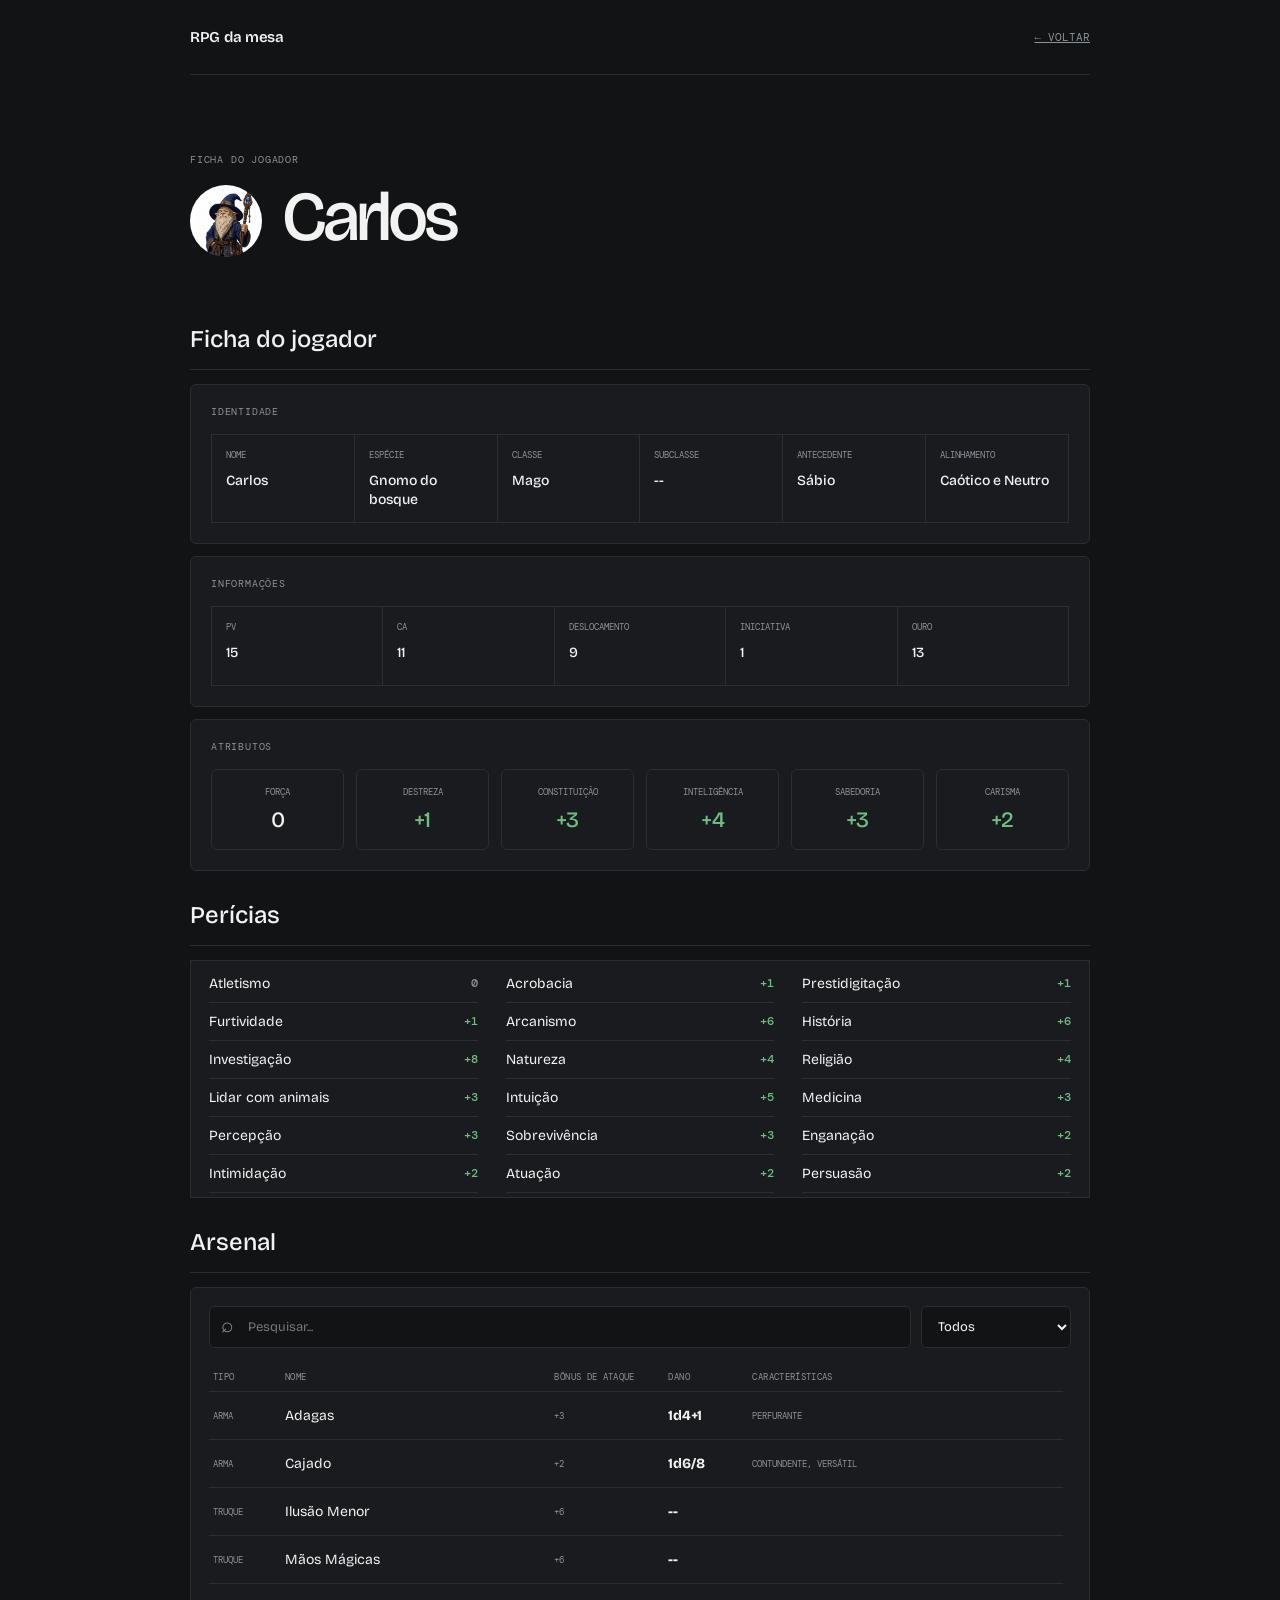
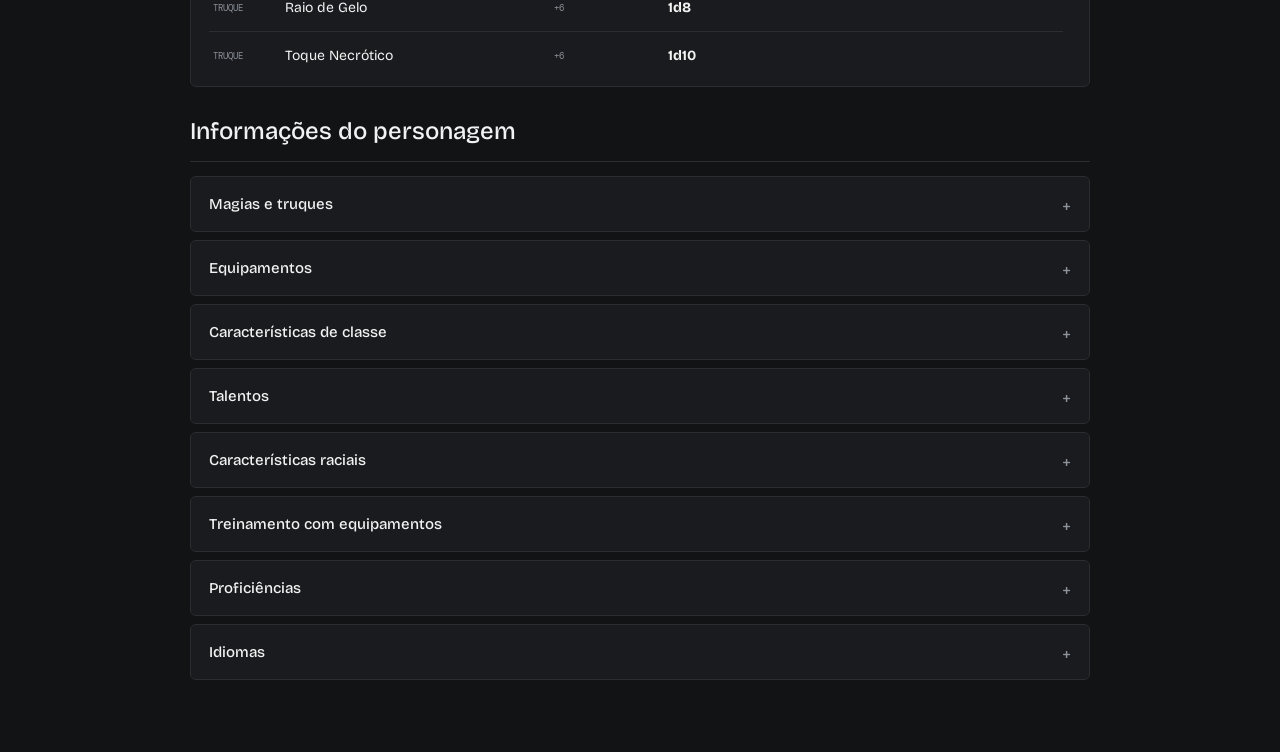
==== commit 6238d151: "V2.2 raca e" ====
--- a/carlos.html
+++ b/carlos.html
@@ -226,10 +226,10 @@
             <h2>Informações do personagem</h2>
           </div>
           <div class="topics-grid">
-            <details class="class-features-card">
 
               <!--Magias e truques-->
 
+            <details class="class-features-card">
               <summary>Magias e truques</summary>
               <div class="class-features-content spell-list">
                 <details class="spell-card">
@@ -450,10 +450,10 @@
                 </details>
               </div>
             </details>
-            <details class="class-features-card">
-
+            
               <!--Equipamentos-->
 
+            <details class="class-features-card">
               <summary>Equipamentos</summary>
               <div class="class-features-content equipment-list">
                 <ul>
@@ -476,10 +476,10 @@
                 </ul>
               </div>
             </details>
-            <details class="class-features-card">
 
               <!--Características de classe-->
 
+            <details class="class-features-card">
               <summary>Características de classe</summary>
               <div class="class-features-content">
                 <article class="feature-block">
@@ -496,17 +496,41 @@
                 </article>
               </div>
             </details>
-            <details class="class-features-card">
 
               <!--Talentos-->
 
+            <details class="class-features-card">
               <summary>Talentos</summary>
               <div class="class-features-content"><p>Nada relevante.</p></div>
             </details>
-            <details class="class-features-card">
+
+            <!--Características raciais-->
+
+            <details class="class-features-card">
+              <summary>Características raciais</summary>
+              <div class="class-features-content">
+                <article class="feature-block">
+                  <h3>Visão no Escuro</h3>
+                  <p>Você tem Visão no Escuro com um alcance de 18 metros.</p>
+                </article>
+                <article class="feature-block">
+                  <h3>Astúcia de Gnomo</h3>
+                  <p>Você tem Vantagem em salvaguardas de Inteligência, Sabedoria e Carisma.</p>
+                </article>
+                <article class="feature-block">
+                  <h3>Falar com Animais</h3>
+                  <p>Autoexplicativo.</p>
+                </article>
+                <article class="feature-block">
+                  <h3>Linhagem Gnômica</h3>
+                  <p>Inteligência.</p>
+                </article>
+              </div>
+            </details>
 
               <!--Treinamento com equipamentos-->
 
+            <details class="class-features-card">
               <summary>Treinamento com equipamentos</summary>
               <div class="class-features-content equipment-training">
                 <div class="training-group">
@@ -527,10 +551,10 @@
                 </div>
               </div>
             </details>
-            <details class="class-features-card">
-
+            
               <!--Proficiências-->
 
+            <details class="class-features-card">
               <summary>Proficiências</summary>
               <div class="class-features-content">
                 <p>Nenhuma proficiência.</p>
